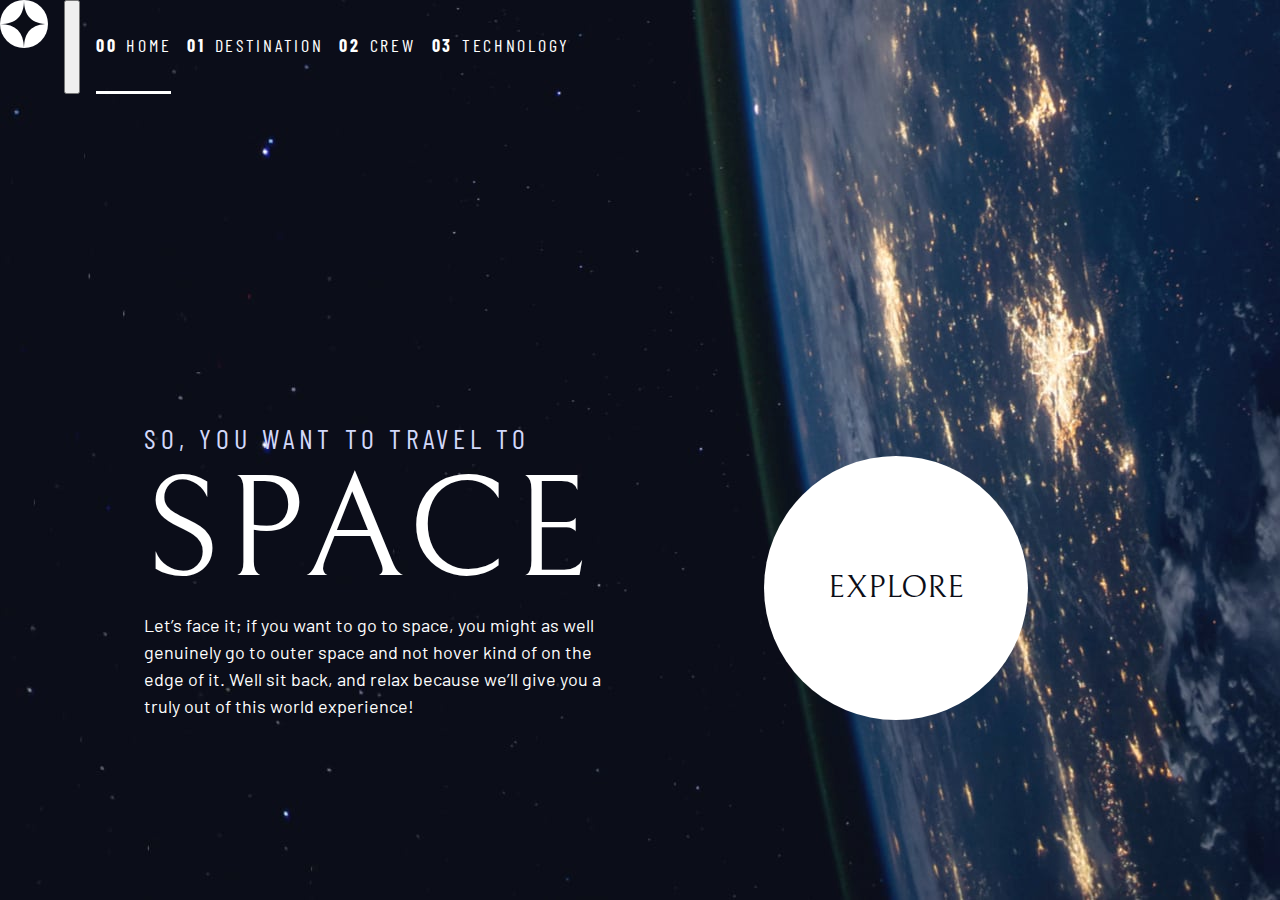
==== index.html @ 514ec806 "Fix mobile navigation bar" ====
<!DOCTYPE html>
<html lang="en">
  <head>
    <meta charset="UTF-8" />
    <meta http-equiv="X-UA-Compatible" content="IE=edge" />
    <meta name="viewport" content="width=device-width, initial-scale=1.0" />
    <link
      rel="icon"
      type="image/png"
      sizes="32x32"
      href="./assets/favicon-32x32.png"
    />
    <!-- Google fonts -->
    <link rel="preconnect" href="https://fonts.googleapis.com" />
    <link rel="preconnect" href="https://fonts.gstatic.com" crossorigin />
    <link
      href="https://fonts.googleapis.com/css2?family=Barlow+Condensed:wght@400;700&family=Bellefair&family=Barlow:wght@400;700&display=swap"
      rel="stylesheet"
    />
    <title>Space Company</title>
    <script src="./index.js"></script>
    <link rel="stylesheet" href="./reset.css" />
    <link rel="stylesheet" href="./utility.css" />
    <link rel="stylesheet" href="./style.css" />
  </head>
  <body class="home">
    <header class="primary-header flex">
      <div>
        <img
          src="./assets/shared/logo.svg"
          alt="space tourism logo"
          class="logo"
        />
      </div>
      <button class="mobile-nav-toggle" aria-controls="primary-navigation">
        <span class="sr-only" aria-expanded="false">Menu</span>
      </button>
      <nav>
        <ul
          id="primary-navigation"
          class="primary-navigation underline-indicators flex"
        >
          <li class="active">
            <a
              class="ff-sans-cond uppercase text-white letter-spacing-2"
              href="index.html"
              ><span>00</span>Home</a
            >
          </li>
          <li>
            <a
              class="ff-sans-cond uppercase text-white letter-spacing-2"
              href="destination.html"
              ><span>01</span>Destination</a
            >
          </li>
          <li>
            <a
              class="ff-sans-cond uppercase text-white letter-spacing-2"
              href="crew.html"
              ><span>02</span>Crew</a
            >
          </li>
          <li>
            <a
              class="ff-sans-cond uppercase text-white letter-spacing-2"
              href="technology.html"
              ><span>03</span>Technology</a
            >
          </li>
        </ul>
      </nav>
    </header>

    <div class="grid-container grid-container--home">
      <div>
        <h1 class="text-accent fs-500 ff-sans-cond uppercase letter-spacing-1">
          So, you want to travel to
          <span class="d-block fs-900 ff-serif text-white">Space</span>
        </h1>

        <p>
          Let’s face it; if you want to go to space, you might as well genuinely
          go to outer space and not hover kind of on the edge of it. Well sit
          back, and relax because we’ll give you a truly out of this world
          experience!
        </p>
      </div>
      <div>
        <a href="#" class="large-button uppercase ff-serif text-dark bg-white"
          >Explore</a
        >
      </div>
    </div>
  </body>
</html>
---- utility.css ----
/* ------------------ */
/*   Utility classes  */
/* ------------------ */

.flex {
  display: flex;
  gap: var(--gap, 1rem);
}

.grid {
  display: grid;
  gap: var(--gap, 1rem);
}

.d-block {
  display: block;
}

.flow > *:where(:not(:first-child)) {
  margin-top: var(--flow-space, 1rem);
}

body {
  display: grid;
  grid-template-rows: min-content 1fr;
}

.container {
  padding-inline: 2em;
  margin-inline: auto;
  max-width: 80rem;
}

.grid-container {
  display: grid;
  text-align: center;
  place-items: center;
  padding-inline: 1rem;
}

.grid-container * {
  max-width: 50ch;
}

@media (min-width: 45em) {
  .grid-container {
    text-align: left;
    column-gap: var(--container-gap, 2rem);
    grid-template-columns: minmax(1rem, 1fr) repeat(2, minmax(0, 30rem)) minmax(
        1rem,
        1fr
      );
  }

  .grid-container > *:first-child {
    grid-column: 2;
  }

  .grid-container > *:last-child {
    grid-column: 3;
  }

  .grid-container--home {
    padding-bottom: max(6rem, 20vh);
    align-items: end;
  }
}

.sr-only {
  position: absolute;
  width: 1px;
  height: 1px;
  padding: 0;
  margin: -1px;
  overflow: hidden;
  clip: rect(0, 0, 0, 0);
  white-space: nowrap; /*added line*/
  border: 0;
}
---- style.css ----
/* ------------------ */
/*  Custom properties */
/* ------------------ */
:root {
  /* colors */
  --clr-dark: 230 35% 7%;
  --clr-light: 231 77% 90%;
  --clr-white: 0 0% 100%;

  /* font-sizes */
  --fs-900: clamp(5rem, 10vw + 1rem, 9.375rem);
  --fs-800: 3.5rem;
  --fs-700: 1.5rem;
  --fs-600: 1rem;
  --fs-500: 1.75rem;
  --fs-400: 0.9375rem;
  --fs-300: 1rem;
  --fs-200: 0.875rem;

  /* font-families */
  --ff-serif: 'Bellefair', serif;
  --ff-sans-cond: 'Barlow Condensed', sans-serif;
  --ff-sans-normal: 'Barlow', sans-serif;
}

@media (min-width: 35em) {
  :root {
    --fs-800: 5rem;
    --fs-700: 2.5rem;
    --fs-600: 1.5rem;
    --fs-400: 1rem;
  }
}

@media (min-width: 45em) {
  :root {
    /* font-sizes */
    --fs-800: 6.25rem;
    --fs-700: 3.5rem;
    --fs-600: 2rem;
    --fs-400: 1.125rem;
  }
}

/* colors */

.bg-dark {
  background-color: hsl(var(--clr-dark));
}
.bg-accent {
  background-color: hsl(var(--clr-light));
}
.bg-white {
  background-color: hsl(var(--clr-white));
}

.text-dark {
  color: hsl(var(--clr-dark));
}
.text-accent {
  color: hsl(var(--clr-light));
}
.text-white {
  color: hsl(var(--clr-white));
}

/* typography */
.ff-serif {
  font-family: var(--ff-serif);
}
.ff-sans-cond {
  font-family: var(--ff-sans-cond);
}
.ff-sans-normal {
  font-family: var(--ff-sans-normal);
}

.letter-spacing-1 {
  letter-spacing: 4.75px;
}
.letter-spacing-2 {
  letter-spacing: 2.7px;
}
.letter-spacing-3 {
  letter-spacing: 2.35px;
}

.uppercase {
  text-transform: uppercase;
}

.fs-900 {
  font-size: var(--fs-900);
}
.fs-800 {
  font-size: var(--fs-800);
}
.fs-700 {
  font-size: var(--fs-700);
}
.fs-600 {
  font-size: var(--fs-600);
}
.fs-500 {
  font-size: var(--fs-500);
}
.fs-400 {
  font-size: var(--fs-400);
}
.fs-300 {
  font-size: var(--fs-300);
}
.fs-200 {
  font-size: var(--fs-200);
}

.fs-900,
.fs-800,
.fs-700,
.fs-600,
.fs-500,
.fs-400,
.fs-300,
.fs-200 {
  line-height: 1.1;
}

body {
  font-family: var(--ff-sans-normal);
  font-size: var(--fs-400);
  color: hsl(var(--clr-white));
  background-color: hsl(var(--clr-dark));
}

h1,
h2,
h3,
h4,
h5,
h6,
p {
  font-weight: 400;
}

.numbered-title {
  font-family: var(--ff-sans-cond);
  font-size: var(--fs-500);
  text-transform: uppercase;
  letter-spacing: 4.72px;
}

.numbered-title span {
  margin-right: 0.5em;
  font-weight: 700;
  color: hsl(var(--clr-white) / 0.25);
}

/* ------------------ */
/*  Components        */
/* ------------------ */
.large-button {
  font-size: 2rem;
  position: relative;
  z-index: 1;
  display: inline-grid;
  place-items: center;
  padding: 0 2em;
  border-radius: 50%;
  aspect-ratio: 1;
  text-decoration: none;
}

.large-button::after {
  content: '';
  position: absolute;
  z-index: -1;
  width: 100%;
  height: 100%;
  background: hsl(var(--clr-white) / 0.1);
  border-radius: 50%;
  opacity: 0;
  transition: opacity 500ms linear, transform 750ms ease-in-out;
}

.large-button:hover::after,
.large-button:focus::after {
  opacity: 1;
  transform: scale(1.5);
}

.primary-navigation {
  --underline-gap: 2rem;
  list-style: none;
  padding: 0;
  margin: 0;
}

@media (max-width: 35rem) {
  .primary-navigation {
    --underline-gap: 0.5rem;
    position: fixed;
    z-index: 1000;
    inset: 0 0 0 30%;
    background: black;
    list-style: none;
    padding: min(20rem, 15vh) 2rem;
    margin: 0;
    flex-direction: column;
  }

  .primary-navigation.underline-indicators > .active {
    border: 0;
  }
}

.primary-navigation a {
  text-decoration: none;
}

.primary-navigation a > span {
  font-weight: 700;
  margin-right: 0.5em;
}

.underline-indicators > * {
  cursor: pointer;
  padding: var(--underline-gap, 1em) 0;
  border: 0;
  border-bottom: 0.2rem solid hsl(var(--clr-white) / 0);
}

.underline-indicators > *:hover,
.underline-indicators > *:focus {
  border-color: hsl(var(--clr-white) / 0.5);
}

.underline-indicators > .active,
.underline-indicators > [aria-selected='true'] {
  color: hsl(var(--clr-white) / 1);
  border-color: hsl(var(--clr-white) / 1);
}

.tab-list {
  --gap: 2rem;
}

.dot-indicators > * {
  cursor: pointer;
  border: 0;
  border-radius: 50%;
  aspect-ratio: 1;
  padding: 0.5em;
  background-color: hsl(var(--clr-white) / 0.25);
}

.dot-indicators > *:hover,
.dot-indicators > *:focus {
  background-color: hsl(var(--clr-white) / 0.5);
}

.dot-indicators > [aria-selected='true'] {
  background-color: hsl(var(--clr-white) / 1);
}

.number-indicators > * {
  display: grid;
  border: 0.15rem solid hsl(var(--clr-white) / 0.25);
  padding: 1em;
  margin-bottom: 1em;
  border-radius: 50%;
  aspect-ratio: 1;
  background-color: hsl(var(--clr-dark) / 0.25);
  color: hsl(var(--clr-white));
  font-size: var(--fs-500);
  text-decoration: none;
}

.number-indicators > *:hover,
.number-indicators > *:focus {
  border: 0.2rem solid hsl(var(--clr-white) / 1);
}

.number-indicators > [aria-selected='true'] {
  background-color: hsl(var(--clr-white) / 1);
  color: hsl(var(--clr-dark));
}

.number-button {
  display: flex;
  align-items: center;
}

/* ----------------------------- */
/*  Page specific background     */
/* ----------------------------- */

body {
  background-size: cover;
  background-position: bottom center;
}

/* home */

.home {
  background-image: url(./assets/home/background-home-mobile.jpg);
}

@media (min-width: 35rem) {
  .home {
    background-position: center center;
    background-image: url(./assets/home/background-home-tablet.jpg);
  }
}

@media (min-width: 45rem) {
  .home {
    background-image: url(./assets/home/background-home-desktop.jpg);
  }
}
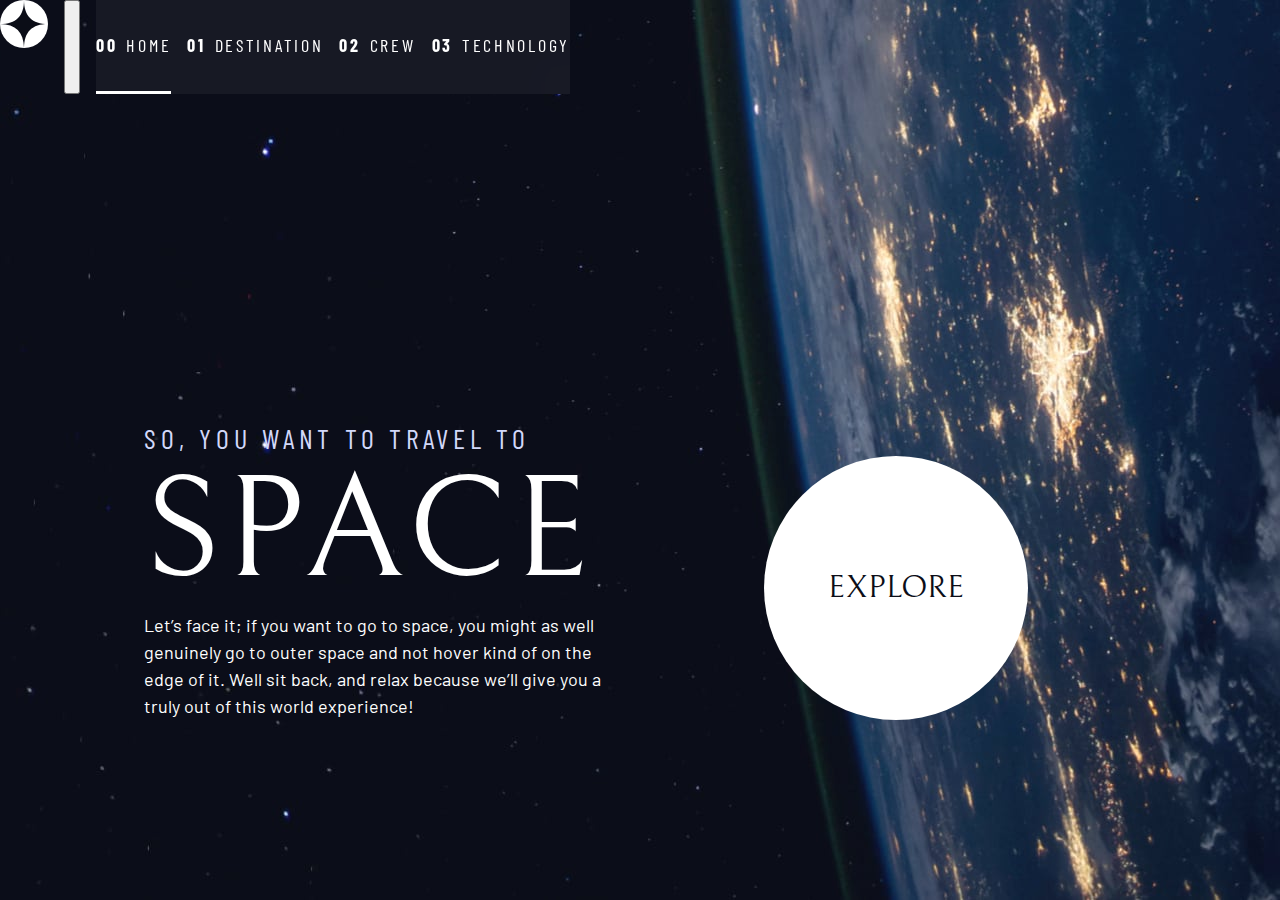
==== commit d6049949: "Add navigation background" ====
--- a/index.html
+++ b/index.html
@@ -20,8 +20,8 @@
     <title>Space Company</title>
     <script src="./index.js"></script>
     <link rel="stylesheet" href="./reset.css" />
+    <link rel="stylesheet" href="./style.css" />
     <link rel="stylesheet" href="./utility.css" />
-    <link rel="stylesheet" href="./style.css" />
   </head>
   <body class="home">
     <header class="primary-header flex">
--- a/style.css
+++ b/style.css
@@ -193,6 +193,8 @@
   list-style: none;
   padding: 0;
   margin: 0;
+  background: hsl(var(--clr-white) / 0.05);
+  backdrop-filter: blur(2rem);
 }
 
 @media (max-width: 35rem) {
@@ -201,7 +203,6 @@
     position: fixed;
     z-index: 1000;
     inset: 0 0 0 30%;
-    background: black;
     list-style: none;
     padding: min(20rem, 15vh) 2rem;
     margin: 0;
@@ -229,15 +230,22 @@
   border-bottom: 0.2rem solid hsl(var(--clr-white) / 0);
 }
 
-.underline-indicators > *:hover,
 .underline-indicators > *:focus {
   border-color: hsl(var(--clr-white) / 0.5);
 }
 
-.underline-indicators > .active,
-.underline-indicators > [aria-selected='true'] {
-  color: hsl(var(--clr-white) / 1);
-  border-color: hsl(var(--clr-white) / 1);
+@media (hover: hover) {
+  .underline-indicators > *:hover {
+    border-color: hsl(var(--clr-white) / 0.5);
+  }
+}
+
+@media (min-width: 35rem) {
+  .underline-indicators > .active,
+  .underline-indicators > [aria-selected='true'] {
+    color: hsl(var(--clr-white) / 1);
+    border-color: hsl(var(--clr-white) / 1);
+  }
 }
 
 .tab-list {
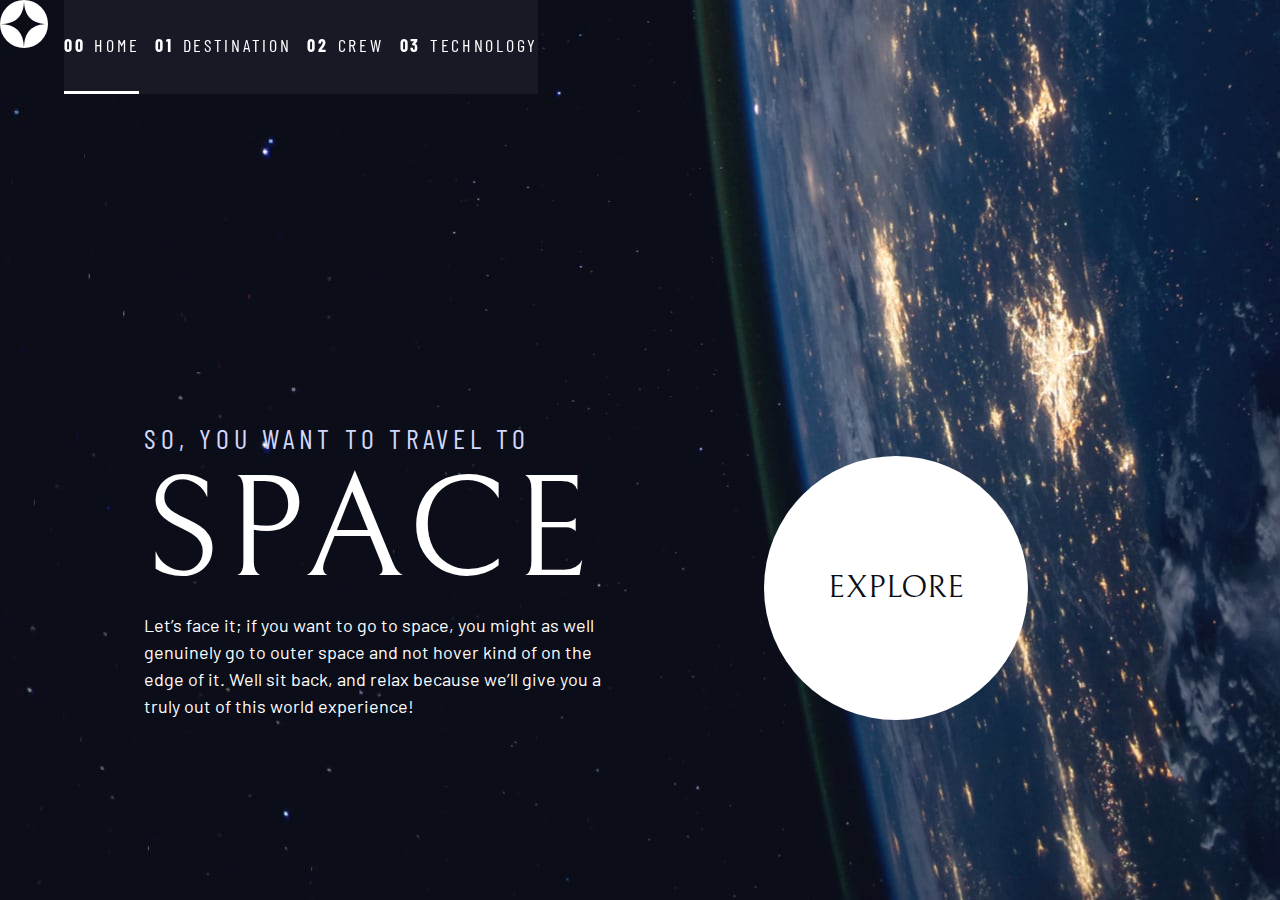
==== commit 9877c1e4: "Add functionality to the open/close button" ====
--- a/index.html
+++ b/index.html
@@ -18,7 +18,7 @@
       rel="stylesheet"
     />
     <title>Space Company</title>
-    <script src="./index.js"></script>
+    <script src="./index.js" defer></script>
     <link rel="stylesheet" href="./reset.css" />
     <link rel="stylesheet" href="./style.css" />
     <link rel="stylesheet" href="./utility.css" />
@@ -32,13 +32,18 @@
           class="logo"
         />
       </div>
-      <button class="mobile-nav-toggle" aria-controls="primary-navigation">
+      <button
+        class="mobile-nav-toggle"
+        aria-controls="primary-navigation"
+        data-toggle-button
+      >
         <span class="sr-only" aria-expanded="false">Menu</span>
       </button>
       <nav>
         <ul
           id="primary-navigation"
           class="primary-navigation underline-indicators flex"
+          data-menu
         >
           <li class="active">
             <a
--- a/style.css
+++ b/style.css
@@ -130,6 +130,8 @@
   font-size: var(--fs-400);
   color: hsl(var(--clr-white));
   background-color: hsl(var(--clr-dark));
+
+  overflow-x: hidden;
 }
 
 h1,
@@ -193,8 +195,18 @@
   list-style: none;
   padding: 0;
   margin: 0;
-  background: hsl(var(--clr-white) / 0.05);
-  backdrop-filter: blur(2rem);
+  background: hsl(var(--clr-dark) / 0.95);
+}
+
+@supports (backdrop-filter: blur(1.5rem)) {
+  .primary-navigation {
+    background: hsl(var(--clr-white) / 0.05);
+    backdrop-filter: blur(1.5rem);
+  }
+}
+
+.mobile-nav-toggle {
+  display: none;
 }
 
 @media (max-width: 35rem) {
@@ -207,10 +219,30 @@
     padding: min(20rem, 15vh) 2rem;
     margin: 0;
     flex-direction: column;
+    transform: translateX(100%);
+  }
+
+  .active {
+    transform: translateX(0);
   }
 
   .primary-navigation.underline-indicators > .active {
     border: 0;
+  }
+
+  .mobile-nav-toggle {
+    display: block;
+    position: absolute;
+    z-index: 2000;
+    right: 1rem;
+    top: 2rem;
+    background: transparent;
+    background-image: url(./assets/shared/icon-hamburger.svg);
+    background-repeat: no-repeat;
+    width: 1.5rem;
+    aspect-ratio: 1;
+    border: 0;
+    cursor: pointer;
   }
 }
 
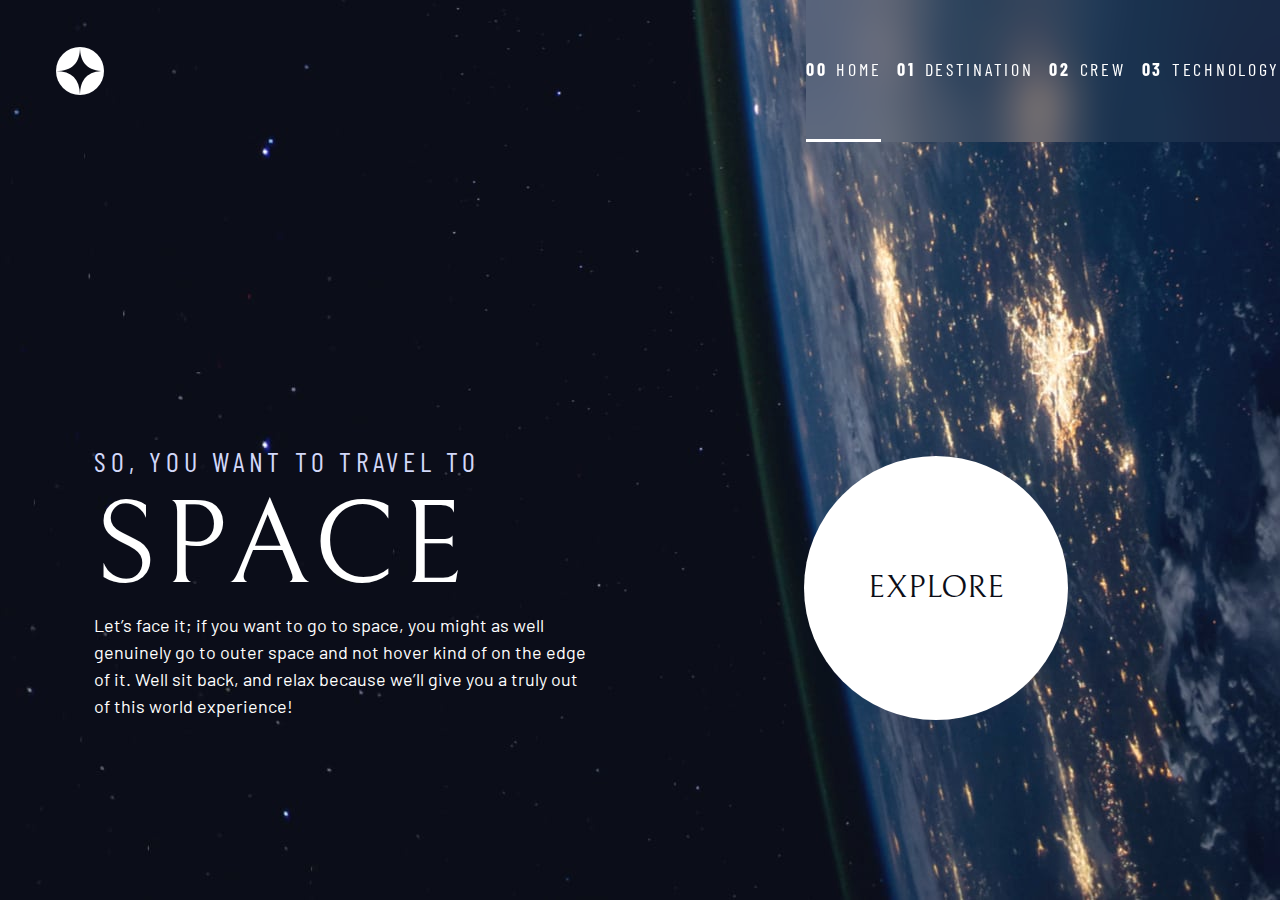
==== commit 0f6ac4de: "Merge css files to fix css property issues, add changes to nav bar for middle sized screens" ====
--- a/index.html
+++ b/index.html
@@ -19,9 +19,7 @@
     />
     <title>Space Company</title>
     <script src="./index.js" defer></script>
-    <link rel="stylesheet" href="./reset.css" />
     <link rel="stylesheet" href="./style.css" />
-    <link rel="stylesheet" href="./utility.css" />
   </head>
   <body class="home">
     <header class="primary-header flex">
@@ -37,7 +35,7 @@
         aria-controls="primary-navigation"
         data-toggle-button
       >
-        <span class="sr-only" aria-expanded="false">Menu</span>
+        <span class="sr-only">Menu</span>
       </button>
       <nav>
         <ul
--- a/style.css
+++ b/style.css
@@ -1,6 +1,7 @@
-/* ------------------ */
-/*  Custom properties */
-/* ------------------ */
+/* ------------------- */
+/* Custom properties   */
+/* ------------------- */
+
 :root {
   /* colors */
   --clr-dark: 230 35% 7%;
@@ -8,7 +9,7 @@
   --clr-white: 0 0% 100%;
 
   /* font-sizes */
-  --fs-900: clamp(5rem, 10vw + 1rem, 9.375rem);
+  --fs-900: clamp(5rem, 8vw + 1rem, 9.375rem);
   --fs-800: 3.5rem;
   --fs-700: 1.5rem;
   --fs-600: 1rem;
@@ -42,96 +43,30 @@
   }
 }
 
-/* colors */
-
-.bg-dark {
-  background-color: hsl(var(--clr-dark));
-}
-.bg-accent {
-  background-color: hsl(var(--clr-light));
-}
-.bg-white {
-  background-color: hsl(var(--clr-white));
-}
-
-.text-dark {
-  color: hsl(var(--clr-dark));
-}
-.text-accent {
-  color: hsl(var(--clr-light));
-}
-.text-white {
-  color: hsl(var(--clr-white));
-}
-
-/* typography */
-.ff-serif {
-  font-family: var(--ff-serif);
-}
-.ff-sans-cond {
-  font-family: var(--ff-sans-cond);
-}
-.ff-sans-normal {
-  font-family: var(--ff-sans-normal);
-}
-
-.letter-spacing-1 {
-  letter-spacing: 4.75px;
-}
-.letter-spacing-2 {
-  letter-spacing: 2.7px;
-}
-.letter-spacing-3 {
-  letter-spacing: 2.35px;
-}
-
-.uppercase {
-  text-transform: uppercase;
-}
-
-.fs-900 {
-  font-size: var(--fs-900);
-}
-.fs-800 {
-  font-size: var(--fs-800);
-}
-.fs-700 {
-  font-size: var(--fs-700);
-}
-.fs-600 {
-  font-size: var(--fs-600);
-}
-.fs-500 {
-  font-size: var(--fs-500);
-}
-.fs-400 {
-  font-size: var(--fs-400);
-}
-.fs-300 {
-  font-size: var(--fs-300);
-}
-.fs-200 {
-  font-size: var(--fs-200);
-}
-
-.fs-900,
-.fs-800,
-.fs-700,
-.fs-600,
-.fs-500,
-.fs-400,
-.fs-300,
-.fs-200 {
-  line-height: 1.1;
-}
-
-body {
-  font-family: var(--ff-sans-normal);
-  font-size: var(--fs-400);
-  color: hsl(var(--clr-white));
-  background-color: hsl(var(--clr-dark));
-
-  overflow-x: hidden;
+/* ------------------- */
+/* Reset               */
+/* ------------------- */
+
+/* https://piccalil.li/blog/a-modern-css-reset/ */
+
+/* Box sizing */
+*,
+*::before,
+*::after {
+  box-sizing: border-box;
+}
+
+/* Reset margins */
+body,
+h1,
+h2,
+h3,
+h4,
+h5,
+p,
+figure,
+picture {
+  margin: 0;
 }
 
 h1,
@@ -144,6 +79,205 @@
   font-weight: 400;
 }
 
+/* set up the body */
+body {
+  font-family: var(--ff-sans-normal);
+  font-size: var(--fs-400);
+  color: hsl(var(--clr-white));
+  background-color: hsl(var(--clr-dark));
+  line-height: 1.5;
+  min-height: 100vh;
+
+  display: grid;
+  grid-template-rows: min-content 1fr;
+
+  overflow-x: hidden;
+}
+
+/* make images easier to work with */
+img,
+picutre {
+  max-width: 100%;
+  display: block;
+}
+
+/* make form elements easier to work with */
+input,
+button,
+textarea,
+select {
+  font: inherit;
+}
+
+/* remove animations for people who've turned them off */
+@media (prefers-reduced-motion: reduce) {
+  *,
+  *::before,
+  *::after {
+    animation-duration: 0.01ms !important;
+    animation-iteration-count: 1 !important;
+    transition-duration: 0.01ms !important;
+    scroll-behavior: auto !important;
+  }
+}
+
+/* ------------------- */
+/* Utility classes     */
+/* ------------------- */
+
+/* general */
+
+.flex {
+  display: flex;
+  gap: var(--gap, 1rem);
+}
+
+.grid {
+  display: grid;
+  gap: var(--gap, 1rem);
+}
+
+.d-block {
+  display: block;
+}
+
+.flow > *:where(:not(:first-child)) {
+  margin-top: var(--flow-space, 1rem);
+}
+
+.container {
+  padding-inline: 2em;
+  margin-inline: auto;
+  max-width: 80rem;
+}
+
+.grid-container {
+  text-align: center;
+  display: grid;
+  place-items: center;
+  padding-inline: 1rem;
+}
+
+.grid-container * {
+  max-width: 50ch;
+}
+
+@media (min-width: 45em) {
+  .grid-container {
+    text-align: left;
+    column-gap: var(--container-gap, 2rem);
+    grid-template-columns: minmax(1rem, 1fr) repeat(2, minmax(0, 80rem)) minmax(
+        1rem,
+        1fr
+      );
+  }
+
+  .grid-container > *:first-child {
+    grid-column: 2;
+  }
+
+  .grid-container > *:last-child {
+    grid-column: 3;
+  }
+
+  .grid-container--home {
+    padding-bottom: max(6rem, 20vh);
+    align-items: end;
+  }
+}
+
+.sr-only {
+  position: absolute;
+  width: 1px;
+  height: 1px;
+  padding: 0;
+  margin: -1px;
+  overflow: hidden;
+  clip: rect(0, 0, 0, 0);
+  white-space: nowrap; /* added line */
+  border: 0;
+}
+
+/* colors */
+
+.bg-dark {
+  background-color: hsl(var(--clr-dark));
+}
+.bg-accent {
+  background-color: hsl(var(--clr-light));
+}
+.bg-white {
+  background-color: hsl(var(--clr-white));
+}
+
+.text-dark {
+  color: hsl(var(--clr-dark));
+}
+.text-accent {
+  color: hsl(var(--clr-light));
+}
+.text-white {
+  color: hsl(var(--clr-white));
+}
+
+/* typography */
+
+.ff-serif {
+  font-family: var(--ff-serif);
+}
+.ff-sans-cond {
+  font-family: var(--ff-sans-cond);
+}
+.ff-sans-normal {
+  font-family: var(--ff-sans-normal);
+}
+
+.letter-spacing-1 {
+  letter-spacing: 4.75px;
+}
+.letter-spacing-2 {
+  letter-spacing: 2.7px;
+}
+.letter-spacing-3 {
+  letter-spacing: 2.35px;
+}
+
+.uppercase {
+  text-transform: uppercase;
+}
+
+.fs-900 {
+  font-size: var(--fs-900);
+}
+.fs-800 {
+  font-size: var(--fs-800);
+}
+.fs-700 {
+  font-size: var(--fs-700);
+}
+.fs-600 {
+  font-size: var(--fs-600);
+}
+.fs-500 {
+  font-size: var(--fs-500);
+}
+.fs-400 {
+  font-size: var(--fs-400);
+}
+.fs-300 {
+  font-size: var(--fs-300);
+}
+.fs-200 {
+  font-size: var(--fs-200);
+}
+
+.fs-900,
+.fs-800,
+.fs-700,
+.fs-600 {
+  line-height: 1.1;
+}
+
 .numbered-title {
   font-family: var(--ff-sans-cond);
   font-size: var(--fs-500);
@@ -160,6 +294,7 @@
 /* ------------------ */
 /*  Components        */
 /* ------------------ */
+
 .large-button {
   font-size: 2rem;
   position: relative;
@@ -190,8 +325,19 @@
   transform: scale(1.5);
 }
 
+/* primary-header */
+
+.logo {
+  margin: 1.5rem clamp(1.5rem, 5vw, 3.5rem);
+}
+
+.primary-header {
+  justify-content: space-between;
+  align-items: center;
+}
+
 .primary-navigation {
-  --underline-gap: 2rem;
+  --underline-gap: clamp(1.5rem, 5vw, 3.5rem);
   list-style: none;
   padding: 0;
   margin: 0;
@@ -203,6 +349,15 @@
     background: hsl(var(--clr-white) / 0.05);
     backdrop-filter: blur(1.5rem);
   }
+}
+
+.primary-navigation a {
+  text-decoration: none;
+}
+
+.primary-navigation a > span {
+  font-weight: 700;
+  margin-right: 0.5em;
 }
 
 .mobile-nav-toggle {
@@ -220,9 +375,10 @@
     margin: 0;
     flex-direction: column;
     transform: translateX(100%);
-  }
-
-  .active {
+    transition: transform 500ms ease-in-out;
+  }
+
+  .open {
     transform: translateX(0);
   }
 
@@ -239,45 +395,48 @@
     background: transparent;
     background-image: url(./assets/shared/icon-hamburger.svg);
     background-repeat: no-repeat;
+    background-position: center;
     width: 1.5rem;
     aspect-ratio: 1;
     border: 0;
-    cursor: pointer;
-  }
-}
-
-.primary-navigation a {
-  text-decoration: none;
-}
-
-.primary-navigation a > span {
-  font-weight: 700;
-  margin-right: 0.5em;
+  }
+
+  .humburger-x {
+    background-image: url(./assets/shared/icon-close.svg);
+  }
+
+  .mobile-nav-toggle:focus-visible {
+    outline: 5px solid white;
+    outline-offset: 5px;
+  }
+}
+
+@media (min-width: 35em) and (max-width: 45em) {
+  .primary-navigation {
+    padding-inline: 3rem;
+  }
+
+  .primary-navigation a > span {
+    display: none;
+  }
 }
 
 .underline-indicators > * {
   cursor: pointer;
-  padding: var(--underline-gap, 1em) 0;
+  padding: var(--underline-gap, 1rem) 0;
   border: 0;
   border-bottom: 0.2rem solid hsl(var(--clr-white) / 0);
 }
 
+.underline-indicators > *:hover,
 .underline-indicators > *:focus {
   border-color: hsl(var(--clr-white) / 0.5);
 }
 
-@media (hover: hover) {
-  .underline-indicators > *:hover {
-    border-color: hsl(var(--clr-white) / 0.5);
-  }
-}
-
-@media (min-width: 35rem) {
-  .underline-indicators > .active,
-  .underline-indicators > [aria-selected='true'] {
-    color: hsl(var(--clr-white) / 1);
-    border-color: hsl(var(--clr-white) / 1);
-  }
+.underline-indicators > .active,
+.underline-indicators > [aria-selected='true'] {
+  color: hsl(var(--clr-white) / 1);
+  border-color: hsl(var(--clr-white) / 1);
 }
 
 .tab-list {
@@ -288,7 +447,6 @@
   cursor: pointer;
   border: 0;
   border-radius: 50%;
-  aspect-ratio: 1;
   padding: 0.5em;
   background-color: hsl(var(--clr-white) / 0.25);
 }
@@ -302,45 +460,14 @@
   background-color: hsl(var(--clr-white) / 1);
 }
 
-.number-indicators > * {
-  display: grid;
-  border: 0.15rem solid hsl(var(--clr-white) / 0.25);
-  padding: 1em;
-  margin-bottom: 1em;
-  border-radius: 50%;
-  aspect-ratio: 1;
-  background-color: hsl(var(--clr-dark) / 0.25);
-  color: hsl(var(--clr-white));
-  font-size: var(--fs-500);
-  text-decoration: none;
-}
-
-.number-indicators > *:hover,
-.number-indicators > *:focus {
-  border: 0.2rem solid hsl(var(--clr-white) / 1);
-}
-
-.number-indicators > [aria-selected='true'] {
-  background-color: hsl(var(--clr-white) / 1);
-  color: hsl(var(--clr-dark));
-}
-
-.number-button {
-  display: flex;
-  align-items: center;
-}
-
 /* ----------------------------- */
-/*  Page specific background     */
+/* Page specific background      */
 /* ----------------------------- */
-
 body {
   background-size: cover;
   background-position: bottom center;
 }
-
 /* home */
-
 .home {
   background-image: url(./assets/home/background-home-mobile.jpg);
 }
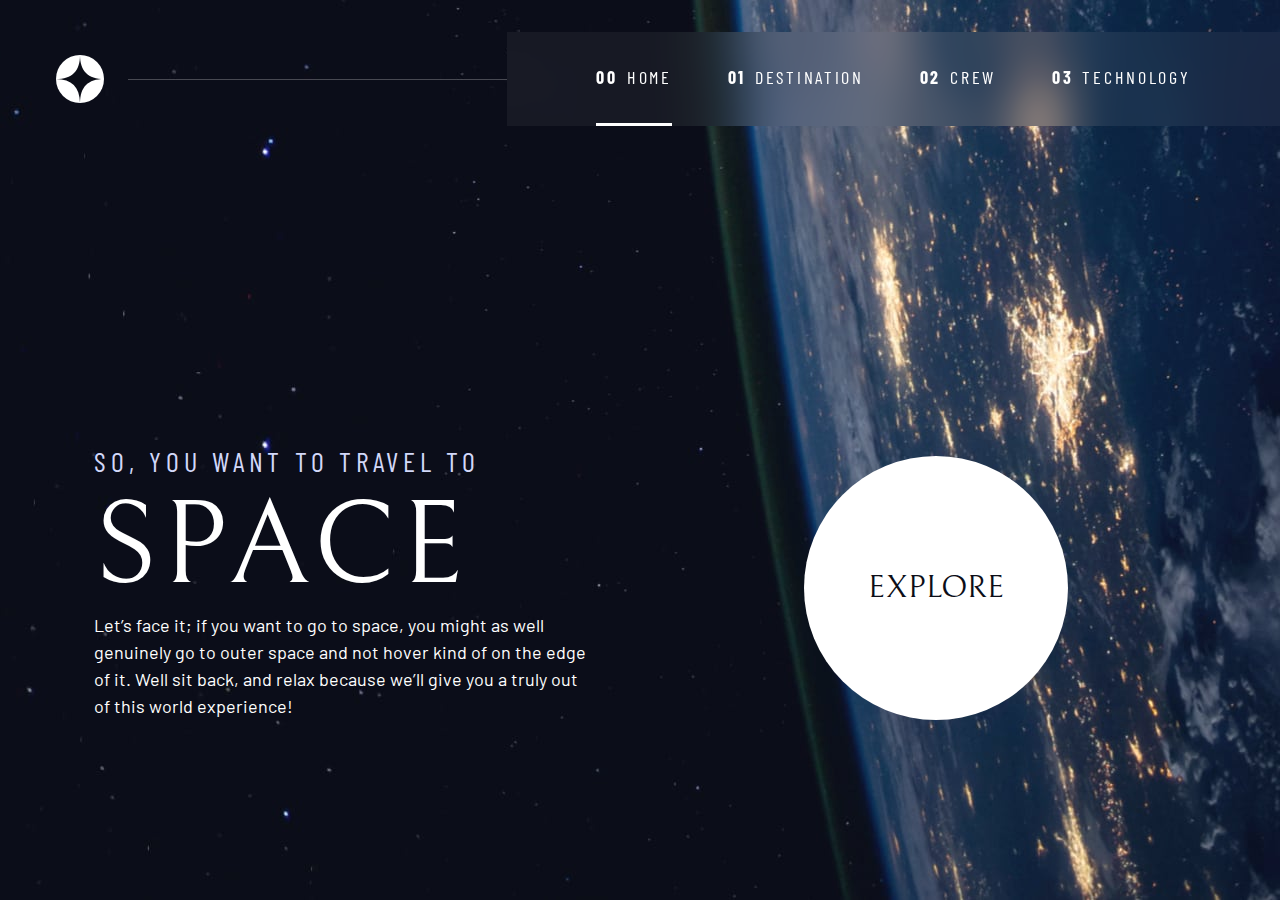
==== commit 0cb1555a: "Accesability tweaks" ====
--- a/index.html
+++ b/index.html
@@ -47,35 +47,35 @@
             <a
               class="ff-sans-cond uppercase text-white letter-spacing-2"
               href="index.html"
-              ><span>00</span>Home</a
+              ><span aria-hidden="true">00</span>Home</a
             >
           </li>
           <li>
             <a
               class="ff-sans-cond uppercase text-white letter-spacing-2"
               href="destination.html"
-              ><span>01</span>Destination</a
+              ><span aria-hidden="true">01</span>Destination</a
             >
           </li>
           <li>
             <a
               class="ff-sans-cond uppercase text-white letter-spacing-2"
               href="crew.html"
-              ><span>02</span>Crew</a
+              ><span aria-hidden="true">02</span>Crew</a
             >
           </li>
           <li>
             <a
               class="ff-sans-cond uppercase text-white letter-spacing-2"
               href="technology.html"
-              ><span>03</span>Technology</a
+              ><span aria-hidden="true">03</span>Technology</a
             >
           </li>
         </ul>
       </nav>
     </header>
 
-    <div class="grid-container grid-container--home">
+    <main class="grid-container grid-container--home">
       <div>
         <h1 class="text-accent fs-500 ff-sans-cond uppercase letter-spacing-1">
           So, you want to travel to
@@ -94,6 +94,6 @@
           >Explore</a
         >
       </div>
-    </div>
+    </main>
   </body>
 </html>
--- a/style.css
+++ b/style.css
@@ -337,7 +337,8 @@
 }
 
 .primary-navigation {
-  --underline-gap: clamp(1.5rem, 5vw, 3.5rem);
+  --gap: clamp(1.5rem, 5vw, 3.5rem);
+  --underline-gap: 2rem;
   list-style: none;
   padding: 0;
   margin: 0;
@@ -411,13 +412,36 @@
   }
 }
 
-@media (min-width: 35em) and (max-width: 45em) {
+@media (min-width: 35em) {
   .primary-navigation {
-    padding-inline: 3rem;
-  }
-
+    padding-inline: clamp(3rem, 7vw, 7rem);
+  }
+}
+
+@media (min-width: 35em) and (max-width: 44.999em) {
   .primary-navigation a > span {
     display: none;
+  }
+}
+
+@media (min-width: 45em) {
+  .primary-header::after {
+    content: '';
+    display: block;
+    position: relative;
+    height: 1px;
+    width: 100%;
+    margin-right: -2.5rem;
+    background: hsl(var(--clr-white) / 0.25);
+    order: 1;
+  }
+
+  nav {
+    order: 2;
+  }
+
+  .primary-navigation {
+    margin-block: 2rem;
   }
 }
 
